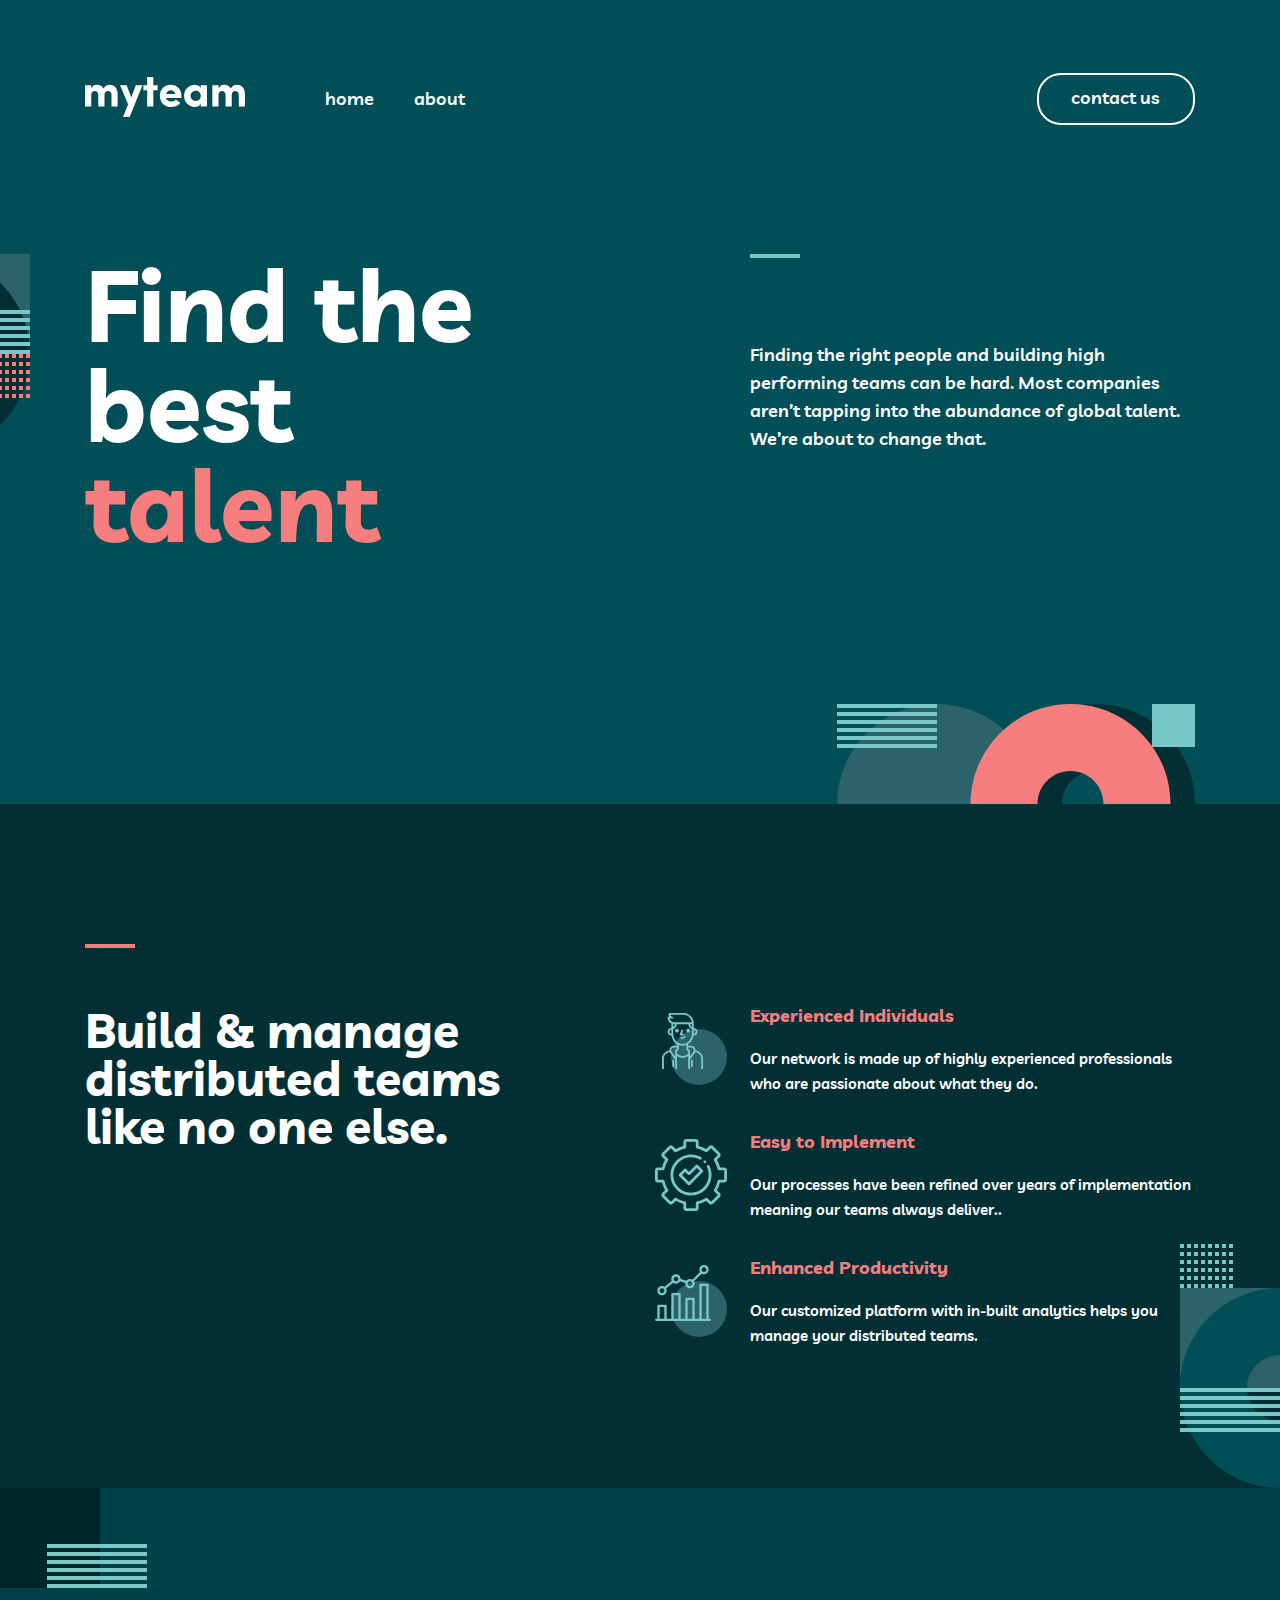
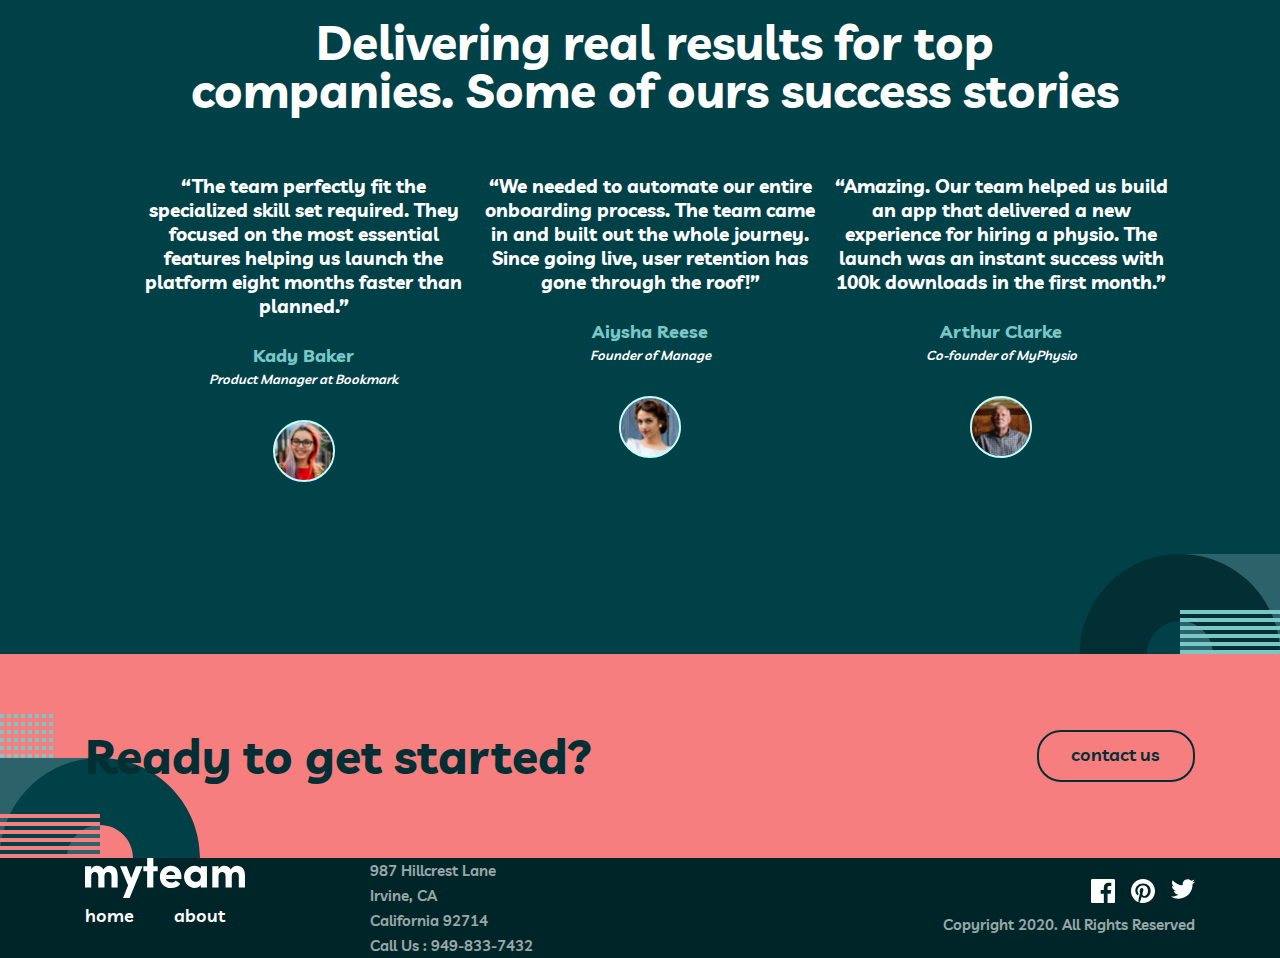
==== index.html @ b15838d2 "start" ====
<!DOCTYPE html>
<html lang="en">
<head>
    <meta charset="UTF-8">
    <meta name="viewport" content="width=device-width, initial-scale=1.0">
    <link rel="stylesheet" href="./css/main.css">
    <title>My team</title>
</head>
<body>
    <header class="site-header">
        <div class="container header">
            <div class="header-logo-wrapper">
                <a class="header-logo-link" href="/">
                    <img class="header-logo-img" src="./images/ my team-logo.svg" alt="site logo" width="160">
                </a>
                <ul class="header-list">
                    <li class="header-item">
                        <a class="header-link" href="#">home</a>
                    </li>
                    <li class="header-item">
                        <a class="header-link" href="#">about</a>
                    </li>
                </ul>
            </div>
            <a class="header-contact-link" href="./contact.html">contact us</a>
        </div>
    </header>
    <main class="site-main">
        <section class="hero-section">
            <div class="container hero">
                <div class="hero-title-wrapper">
                    <h2 class="hero-title">Find the  best <span class="hero-title-color">talent</span></h2>
                    </div>
                    <div class="hero-text-wrapper">
                        <span class="hero-line"></span>
                        <p class="hero-text">Finding the right people and building high performing teams can be hard. Most companies aren’t tapping into the abundance of global talent. We’re about to change that.</p>
                    </div>
                </div>
            </section>
            <section class="build-section">
                <div class="container build">
                    <div class="build-title-wrapper">
                        <span class="build-line"></span>
                        <h2 class="build-title">Build & manage distributed teams like no one else.</h2>
                    </div>
                    <ul class="build-list">
                        <li class="build-item">
                            <img class="build-item-img" src="./images/logo1.svg" alt="build item img" width="72" height="72">
                            <div class="build-item-content-wrapper">
                                <h3>Experienced Individuals</h3>
                                <p>Our network is made up of highly experienced professionals who are passionate about what they do.</p>
                            </div>
                        </li>
                        <li class="build-item">
                            <img class="build-item-img" src="./images/logo2.svg" alt="build item img" width="72" height="72">
                            <div class="build-item-content-wrapper">
                                <h3>Easy to Implement</h3>
                                <p>Our processes have been refined over years of implementation meaning our teams always deliver..</p>
                            </div>
                        </li>
                        <li class="build-item">
                            <img class="build-item-img" src="./images/logo3.svg" alt="build item img" width="72" height="72">
                            <div class="build-item-content-wrapper">
                                <h3>Enhanced Productivity</h3>
                                <p>Our customized platform with in-built analytics helps you manage your distributed teams.</p>
                            </div>
                        </li>
                    </ul>
                </div>
                
            </section>
            <section class="delivering-section">
                <div class="container delivering">
                    <div class="delivering-title-wrapper">
                        <h2 class="delivering-title">Delivering real results for top <br> companies. Some of ours <span class="delivering-title-color">success stories</span></h2>
                    </div>
                    <ul class="delivering-list-wrapper"> 
                        <li class="delivering-list">
                            <h3 class="delivering-subtitle"> “The team perfectly fit the specialized skill set required. They focused on the most essential features helping us launch the platform eight months faster than planned.”</h3>
                            <h4>Kady Baker</h4>
                            <p class="position">Product Manager at Bookmark</p>
                            <img src="./images/delivering-img1.svg" alt="delivering img1" width="62" height="62">
                        </li>
                        <li class="delevering-list">
                            <h3> “We needed to automate our entire onboarding process. The team came in and built out the whole journey. Since going live, user retention has gone through the roof!”</h3>
                            <h4> <span class="h4 color">Aiysha Reese</span></h4>
                            <p class="position">Founder of Manage</p>
                            <img src="./images/delivering-img2.svg" alt="delivering img2" width="62" height="62">
                        </li>
                        <li class="delevering-list">
                            <h3 class="">“Amazing. Our team helped us build an app that delivered a new experience for hiring a physio. The launch was an instant success with 100k downloads in the first month.”</h3>
                            <h4>Arthur Clarke</h4>
                            <p class="position">Co-founder of MyPhysio</p>
                            <img src="./images/delivering-img3.svg" alt="delivering img3" width="62" height="62">
                        </li>
                    </ul>
                </section>
            </main>
        </section>
        <section class="ready-section">
            <div class="container ready">
                <h2>Ready to get started?</h2>
                  <a href="./contact.html">contact us</a>
            </div>
        </section>
        <footer class="site-footer">
            <div class="container footer">
                <div class="footer-left-wrapper">
                    <div class="footer-logo-wrapper">
                        <a href="#">
                            <img src="./images/footer-logo.svg" alt="footer logo" width="160" height="40">
                        </a>
                        <ul class="footer-nav-list">
                            <li class="footer-nav-item">
                              <a href="#">home</a>
                            </li>
                            <li class="footer-nav-item">
                                <a href="#">about</a>
                              </li>

                        </ul>
                    </div>
                    <div class="footer-location-wrapper">
                        <p>987  Hillcrest Lane </p>
                        <p> Irvine, CA </p>
                        <p>California 92714 </p>
                        <p>Call Us : 949-833-7432</p>
                    </div>
                </div>
                <div class="footer-social-wrapper">
                    <div class="footer-links-wrapper">
                        <a href="#">
                            <svg width="24" height="24" viewBox="0 0 24 24" fill="none" xmlns="http://www.w3.org/2000/svg">
                                <path d="M22.675 0H1.325C0.593 0 0 0.593 0 1.325V22.676C0 23.407 0.593 24 1.325 24H12.82V14.706H9.692V11.084H12.82V8.413C12.82 5.313 14.713 3.625 17.479 3.625C18.804 3.625 19.942 3.724 20.274 3.768V7.008L18.356 7.009C16.852 7.009 16.561 7.724 16.561 8.772V11.085H20.148L19.681 14.707H16.561V24H22.677C23.407 24 24 23.407 24 22.675V1.325C24 0.593 23.407 0 22.675 0Z" fill="currentColor"/>
                            </svg>

                        </a>
                        <a href="#">
                            <svg width="24" height="24" viewBox="0 0 24 24" fill="none" xmlns="http://www.w3.org/2000/svg">
                                <path id="Path" d="M12 0C5.373 0 0 5.372 0 12C0 17.084 3.163 21.426 7.627 23.174C7.522 22.225 7.427 20.769 7.669 19.733C7.887 18.796 9.076 13.768 9.076 13.768C9.076 13.768 8.717 13.049 8.717 11.986C8.717 10.318 9.684 9.072 10.888 9.072C11.911 9.072 12.406 9.841 12.406 10.762C12.406 11.791 11.751 13.33 11.412 14.757C11.129 15.951 12.011 16.926 13.189 16.926C15.322 16.926 16.961 14.677 16.961 11.431C16.961 8.558 14.897 6.549 11.949 6.549C8.535 6.549 6.531 9.11 6.531 11.756C6.531 12.787 6.928 13.894 7.424 14.494C7.522 14.613 7.536 14.718 7.507 14.839L7.174 16.199C7.121 16.419 7 16.466 6.772 16.36C5.273 15.662 4.336 13.471 4.336 11.711C4.336 7.926 7.086 4.449 12.265 4.449C16.428 4.449 19.663 7.416 19.663 11.38C19.663 15.516 17.056 18.844 13.436 18.844C12.22 18.844 11.077 18.213 10.686 17.466L9.938 20.319C9.667 21.362 8.936 22.669 8.446 23.465C9.57 23.812 10.763 24 12 24C18.627 24 24 18.627 24 12C24 5.372 18.627 0 12 0Z" fill="currentcolor"/>
                                </svg>

                            </a> 
                        <a href="#">
                            <svg width="24" height="20" viewBox="0 0 24 20" fill="none" xmlns="http://www.w3.org/2000/svg">
                                <path id="Path" d="M24 2.55699C23.117 2.94899 22.168 3.21299 21.172 3.33199C22.189 2.72299 22.97 1.75799 23.337 0.607986C22.386 1.17199 21.332 1.58199 20.21 1.80299C19.313 0.845986 18.032 0.247986 16.616 0.247986C13.437 0.247986 11.101 3.21399 11.819 6.29299C7.728 6.08799 4.1 4.12799 1.671 1.14899C0.381 3.36199 1.002 6.25699 3.194 7.72299C2.388 7.69699 1.628 7.47599 0.965 7.10699C0.911 9.38799 2.546 11.522 4.914 11.997C4.221 12.185 3.462 12.229 2.69 12.081C3.316 14.037 5.134 15.46 7.29 15.5C5.22 17.123 2.612 17.848 0 17.54C2.179 18.937 4.768 19.752 7.548 19.752C16.69 19.752 21.855 12.031 21.543 5.10599C22.505 4.41099 23.34 3.54399 24 2.55699Z" fill="currentColor"/>
                                </svg> 

                        </a>
                    </div>
                    <p>Copyright 2020. All Rights Reserved</p>
                </div>

            </div>
        </footer>

        </section>
    </body>
    </html
---- css/main.css ----
@font-face {
    font-family: 'Livvic';
    src: url('../fonts/Livvic-SemiBold.woff2') format('woff2');
    font-weight: 600;
    font-style: normal;
    font-display: swap;
}

@font-face {
    font-family: 'Livvic';
    src: url('../fonts/Livvic-Bold.woff2') format('woff2');
    font-weight: bold;
    font-style: normal;
    font-display: swap;
}

body{
    font-family: "Livvic",sans-serif;
    background-color: #014E56;
}
.container{
    width: 1110px;
    margin: 0 auto;
}
.site-header{
    padding: 73px 0 129px;
}
.header{
    display: flex;
    align-items: center;
    justify-content: space-between;
}
.header-logo-wrapper{
    display: flex;
    align-items: center;
    gap: 80px;
}
.header-list{
   list-style: none;
   margin: 600;
   padding: 0;
   display: flex;
   align-items: center;
   gap: 40px;

}
.header-link{
    text-decoration: none;
    font-weight: 600;
    font-size: 18px;
    line-height: 28px;
    letter-spacing: 0px;
    color: white;
    transition: all 0,4s;
}
.header-link:hover{
   color: #F67E7E;
}
.header-link:active{
    cursor: grabbing;
   
 }
.header-contact-link{
   padding: 9px 33px 11px 32px;
   text-decoration: none;
   color: white;
   font-weight: 600;
   font-size: 18px;
   line-height: 28px;
   letter-spacing: 0px;
   border: 2px solid #ffffff;
   border-radius: 24px;
   transition: all 0,4s;

 }
 .header-contact-link:hover{
    background-color: #F67E7E;
    border-color: #F67E7E;
    color: #014E56;
}   
.header-contact-link:active{
    background-color: white;
    border-color: white;
    color: #014E56;
}   
 

 /* global style */
 *{
    margin: 0;
    padding: 0;
    text-decoration: none;
    list-style: none;
 }
 .hero-section{
    background-image: url(../images/img-bg-1.svg);
    background-repeat: no-repeat;
    background-size: 200px 200px;
    background-position: calc( 50% - 710px ) top;


 }
 .hero{
    display: flex;
    align-items: start;
    justify-content: space-between;

    background-image: url(../images/img-bg2.svg);
    background-repeat: no-repeat;
    background-size: 358px 100px;
    background-position: right bottom;
    
 }
 .hero-title-wrapper{
    width: 526px;
 }
 .hero-title{
    font-family: "Livvic",sans-serif;
    font-weight: 700;
    font-size: 100px;
    line-height: 100px;
    letter-spacing: 0px;
    margin-bottom: 250px;
    color: white;
 }
 .hero-title-color{
    color: #F67E7E;
 }

 .hero-text-wrapper{
    width: 445px;
 }
 .hero-line{
    width: 50px;
    height: 4px;
    margin-bottom: 79px;
    display: inline-block;
    background-color: #79C8C7;
 }
.hero-text{
    font-weight: 600;
    font-size: 18px;
    line-height: 28px;
    letter-spacing: 0px;
    color: white;
}

/* build section */
.build-section{
    padding: 140px 0;
    background-color: #012F34;

    background-image:url(../images/img-bg3.svg);
    background-repeat: no-repeat;
    background-size: 100px 244px 147px 100px;
    background-position: right bottom;
    
    
}
.build{
    display: flex;
    align-items: start;
    justify-content: space-between;
}
.build-title-wrapper{
    width: 445px;
}
.build-line{
    width: 50px;
    height: 4px;
    background-color: #F67E7E;
    display: inline-block;
    margin-bottom: 54px;
}
.build-title{
    font-weight: 700;
    font-size: 48px;
    line-height: 48px;
    letter-spacing: 0px;
    color: white;

}
.build-list{
    display: flex;
    flex-direction: column;
    gap: 32px;
    margin-top: 58px;

}
.build-item{
    display: flex;
    align-items: center;
    gap: 23px;
}
.build-item-content-wrapper{
    width: 445px;
}
.build-item-content-wrapper > h3{
    margin-bottom: 16px;
    font-weight: 700;
    font-size: 18px;
    line-height: 28px;
    letter-spacing: 0px;
    color: #F67E7E;

}
.build-item-content-wrapper > p{
    font-weight: 600;
    font-size: 15px;
    line-height: 25px;
    letter-spacing: 0px;
    color: white;

}
/* delivering style */

.delivering-section{
    text-align: center;
    background-color: #004047;
    padding: 100px;
    background-image: url(../images/img-bg4.svg),url(../images/img-bg6.svg);
    background-repeat: no-repeat;
    background-size: 147px 100px, 200px 100px;
    background-position: left top ,right bottom;

}
.delivering-title-wrapper{
    text-align: center;
    font-weight: 700;
    font-size: 48px;
    line-height: 48px;
    letter-spacing: 0px;
    
    
    
}
.delivering-title{
    font-weight: 200px;
    font-size: 48px;
    line-height: 48px;
    letter-spacing: 0px;
    text-align: center;
    color: white;
    padding: 30px;
}
.delivering-list-wrapper{
    height: 350px;
    display: flex;
    padding: 30px;
    color: #ffffff;
}
.delivering-list-wrapper > h3 {
    display: flex;
    font-weight: 600;
    font-size: 15px;
    line-height: 25px;
    letter-spacing: 0px;
    text-align: center;
    margin-bottom: 24px;
}

.delivering-list-wrapper h4 {
    font-weight: 700;
    font-size: 18px;
    line-height: 28px;
    letter-spacing: 0px;
    text-align: center;
    color: #79C8C7;
    
}
.delivering-list-wrapper p {
    font-weight: 500;
    font-style: italic;
    font-size: 13px;
    line-height: 18px;
    letter-spacing: 0px;
    text-align: center;
    color: white;
    margin-top: 0 px;
}
    
.delevering-list > h3{
    margin-bottom: 24px;
}
.delivering-subtitle{
    margin-bottom: 24px;
}
.position{
    margin-bottom: 32px;
}

/* ready section */
.ready-section {
    padding: 76px 0;
    background-color: #F67E7E;
    background-image: url(../images/img-bg7.svg);
    background-repeat: no-repeat;
    background-size: 200px 144px;
    background-position: left bottom;
}
.ready{
    display: flex;
    align-items: center;
    justify-content: space-between;
}
.ready> h2 {
    font-weight: 700;
    font-size: 48px;
    line-height: 48px;
    letter-spacing: 0px;
    color: #012F34;
    
}
.ready > a{
    font-weight: 600;
    font-size: 18px;
    line-height: 28px;
    letter-spacing: 0px;
    color: #012F34;
    padding: 9px 33px 11px 32px;
    border: 2px solid #012F34;
    border-radius: 24px;
}
.ready > a:hover{
    background-color:white;
    border-color:white;
    color: #012F34;
}   
.ready > a:active{
    background-color: white;
    border-color: #014E56;
    color: #014E56;
}   
    /* footer styles */
 .site-footer{
    padding: 48px o;
    background-color: #002529;
 }   
 .footer{
    display: flex;
    align-items: center;
    justify-content: space-between;
 }
 .footer-left-wrapper{
    display: flex;
    gap: 125px;

 }
 .footer-logo-wrapper{
    display: inline-block;
    margin-bottom: 25px;

 }
 .footer-nav-list{
    display: flex;
    align-items: center;
    gap: 40px;
 }
 .footer-nav-item > a{
    font-weight: 600;
    font-size: 18px;
    line-height: 28px;
    letter-spacing: 0px;
    color: white;
    transition: all 0.4s;
    
 }
 .footer-nav-item > a:hover{
    color: #F67E7E;
 }
 .footer-location-wrapper > p{
    font-weight: 600;
    font-size: 15px;
    line-height: 25px;
    letter-spacing: 0px;
    color: white;
    opacity: 60%;
 }
.footer-social-wrapper{
    display: flex;
    flex-direction:column;
    align-items: end;
    gap:5px;
}
.footer-links-wrapper{
    display: flex;
    gap: 16px;
}
.footer-links-wrapper>a{
    color: white;
    transition: all 0.3s;
}
.footer-links-wrapper>a:hover{
   color: #F67E7E;

}
.footer-social-wrapper>p{
    font-weight: 600;
    font-size: 15px;
    line-height: 25px;
    letter-spacing: 0px;
    text-align: right;
    color: white;
    opacity: 60%;
}


/* contact styles */
.contact-hero-section{
    padding-bottom: 120px;
    background-image: url(../images/img-bg-1.svg), url(../images/contatact-img.svg);
    background-repeat: no-repeat;
    background-size: 200px 200px, ;
    background-position: calc( 50% - 710px ) top, right bottom;
}
.contact-hero{
    display: flex;
    align-items: center;
    justify-content: space-between;
}
 .contact-hero-content-wrapper> h2{
    margin-bottom: 16px;
    font-weight: 700;
    font-size: 64px;
    line-height: 100px;
    letter-spacing: 0px;
    color: white;
    
}
.contact-hero-content-wrapper > p{
    color: #F67E7E;
    font-weight: 700;
    font-size: 32px;
    line-height:48px;
    letter-spacing: 0px;
    margin-bottom: 32px;
    
}
.contact-list{
    display: flex;
    flex-direction: column;
    gap: 8px;
}
.contact-item{
    display: flex;
    align-items: center;
    gap: 23px;
}
.contact-item > p{
    font-weight: 700;
    font-size: 18px;
    line-height: 28px;
    letter-spacing: 0px;
    color: white;
}
.contact-form{
    width: 540px;
    display: flex;
    flex-direction: column;
    gap: 24px;
}
.contact-input{
    background-color: transparent;
    padding-left: 14px; 
    padding-bottom: 17px;
    border-top: none;
    border-left: none;
    border-right: none;
    outline: none;
    color: white;
    font-family: "livvic",sans-serif;
    font-weight: 600;
    font-size: 15px;
    line-height: 25px;
    letter-spacing: -0.12px;
    color: #ffffff;


}
.contact-input::placeholder{
    font-family: "livvic",sans-serif;
    font-weight: 600;
    font-size: 15px;
    line-height: 25px;
    letter-spacing: -0.12px;
    color: #ffffff;
    opacity: 60%;
    
}
.contact-input:focus{
    border-color: white;

}
.contact-input:focus::placeholder{
    opacity: 100%;
}
.form-btn{
    width: 123px;
    padding: 9px 0 11px;
    font-weight: 600;
    font-size: 18px;
    line-height: 28px;
    letter-spacing: 0px;
    color: #004047;
    background-color: white;
    border-radius: 24px;
    border: none;
    cursor: pointer;
    
}
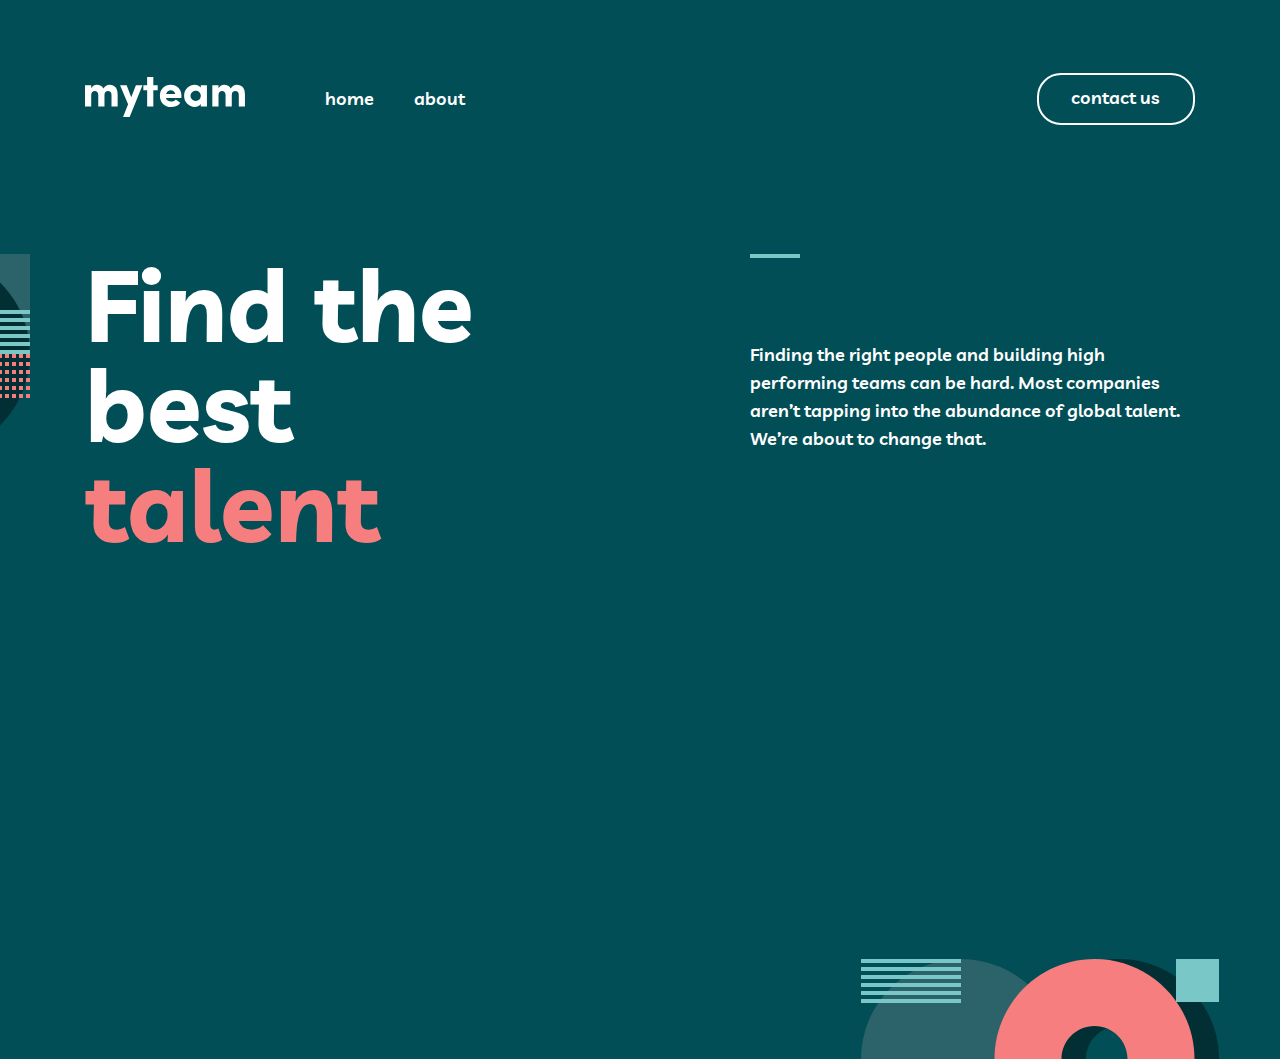
==== commit 451b9beb: "update" ====
--- a/index.html
+++ b/index.html
@@ -23,14 +23,16 @@
                 </ul>
             </div>
             <a class="header-contact-link" href="./contact.html">contact us</a>
+            <button class="header-menu-btn">
+                <img src="./images/menu-img.svg" alt="Menu img" width="20" height="17">
+            </button>
         </div>
     </header>
     <main class="site-main">
         <section class="hero-section">
             <div class="container hero">
                 <div class="hero-title-wrapper">
-                    <h2 class="hero-title">Find the - best <span class="hero-title-color">talent</span></h2>
+                    <h2 class="hero-title">Find the best <span class="hero-title-color">talent</span></h2>
                     </div>
                     <div class="hero-text-wrapper">
                         <span class="hero-line"></span>
@@ -38,7 +40,7 @@
                     </div>
                 </div>
             </section>
-            <section class="build-section">
+            <!-- <section class="build-section">
                 <div class="container build">
                     <div class="build-title-wrapper">
                         <span class="build-line"></span>
@@ -122,12 +124,9 @@
                         </ul>
                     </div>
                     <div class="footer-location-wrapper">
-                        <p>987  Hillcrest Lane -</p>
-                        <p> Irvine, CA -</p>
-                        <p>California 92714 -</p>
+                        <p>987  Hillcrest Lane</p>
+                        <p> Irvine, CA</p>
+                        <p>California 92714</p>
                         <p>Call Us : 949-833-7432</p>
                     </div>
                 </div>
@@ -156,7 +155,7 @@
                 </div>
 
             </div>
-        </footer>
+        </footer> -->
 
         </section>
     </body>
--- a/css/main.css
+++ b/css/main.css
@@ -19,8 +19,9 @@
     background-color: #014E56;
 }
 .container{
-    width: 1110px;
+   max-width: 1110px;
     margin: 0 auto;
+    padding: 0 24px;
 }
 .site-header{
     padding: 73px 0 129px;
@@ -82,7 +83,38 @@
     background-color: white;
     border-color: white;
     color: #014E56;
-}   
+}
+.header-menu-btn{
+    background-color: transparent;
+    border: none;
+    display: none;
+}
+@media (max-width:768px){
+    .site-header{
+        padding: 64px 0 112px;
+    }
+    .header-logo-img{
+        width: 127px;
+        height: 32px;
+    }
+    .hedaer-logo-wrapper{
+        gap: 40px;
+    }
+}
+/* header tablet end
+header mobile start */
+@media (max-width:583px){
+    .site-header{
+        padding: 48px 0 80px;
+    }
+    .header-list, .header-contact-link{
+        display: none;
+    }
+    .header-menu-btn{
+        display: block;
+    }
+}
+/* header mobile end */
  
 
  /* global style */
@@ -104,7 +136,7 @@
     display: flex;
     align-items: start;
     justify-content: space-between;
-
+    padding-bottom: 255px;
     background-image: url(../images/img-bg2.svg);
     background-repeat: no-repeat;
     background-size: 358px 100px;
@@ -144,6 +176,49 @@
     letter-spacing: 0px;
     color: white;
 }
+ /* hero tablet start    */
+ @media ( max-width: 768px){
+    .hero{
+        flex-direction: column;
+        text-align: center;
+        background-position: center bottom;
+    }
+    .hero-title-wrapper, .hero-text-wrapper{
+        width: 100%;
+    }
+    .hero-line{
+        display: none;
+    }
+    .hero-title{
+        margin-bottom: 24px;
+        font-size: 64px;
+        line-height: 56px;
+        letter-spacing: 0px;
+    }
+    .hero-text{
+        font-size: 15px;
+        line-height: 28px;
+        letter-spacing: 0px;
+    }
+    /* hero tablet end */
+    /* hero mobile start */
+    @media (max-width:583px){
+        .hero{
+            padding-bottom: 197px;
+        }
+        .hero-title{
+            margin-bottom: 18px;
+            font-size: 40px;
+            line-height: 40px;
+            letter-spacing: 0px;
+        }
+    }
+@media (max-width:391px){
+    .hero{
+        background-size: contain;
+    }
+}
+ /* hero mobile end */
 
 /* build section */
 .build-section{
@@ -506,5 +581,5 @@
     border-radius: 24px;
     border: none;
     cursor: pointer;
-    
-}+}
+ }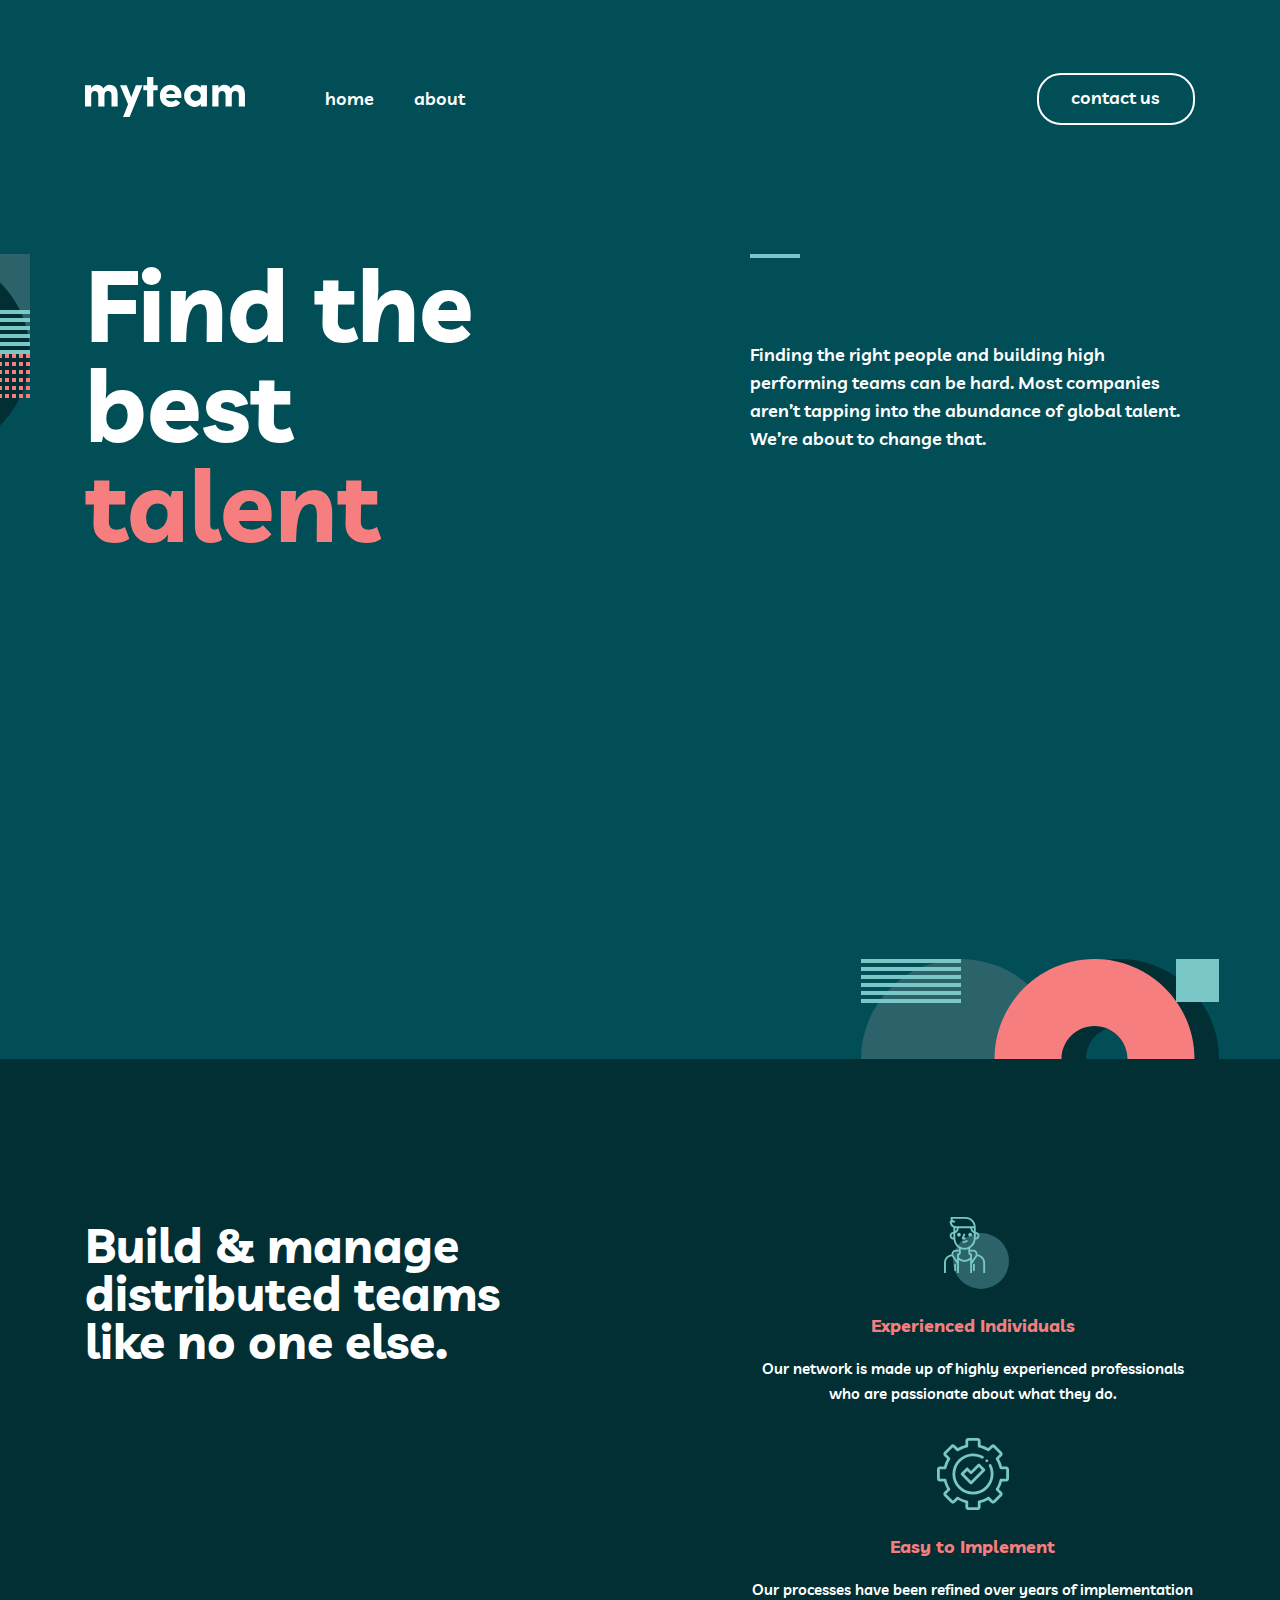
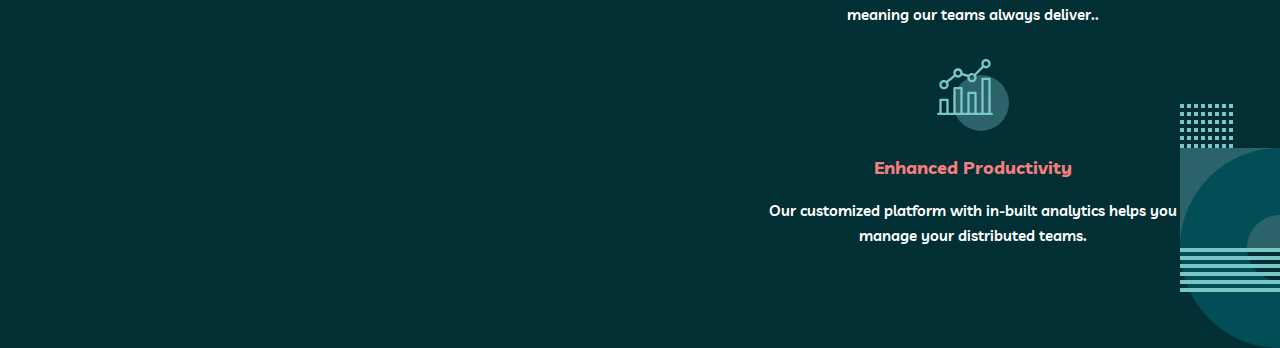
==== commit 7400552a: "update commit" ====
--- a/index.html
+++ b/index.html
@@ -40,7 +40,7 @@
                     </div>
                 </div>
             </section>
-            <!-- <section class="build-section">
+             <section class="build-section">
                 <div class="container build">
                     <div class="build-title-wrapper">
                         <span class="build-line"></span>
@@ -72,7 +72,7 @@
                 </div>
                 
             </section>
-            <section class="delivering-section">
+            <!-- <section class="delivering-section">
                 <div class="container delivering">
                     <div class="delivering-title-wrapper">
                         <h2 class="delivering-title">Delivering real results for top <br> companies. Some of ours <span class="delivering-title-color">success stories</span></h2>
@@ -155,7 +155,7 @@
                 </div>
 
             </div>
-        </footer> -->
+        </footer>  -->
 
         </section>
     </body>
--- a/css/main.css
+++ b/css/main.css
@@ -200,6 +200,7 @@
         line-height: 28px;
         letter-spacing: 0px;
     }
+}
     /* hero tablet end */
     /* hero mobile start */
     @media (max-width:583px){
@@ -222,26 +223,58 @@
 
 /* build section */
 .build-section{
-    padding: 140px 0;
+    padding: 100px 0;
     background-color: #012F34;
 
     background-image:url(../images/img-bg3.svg);
     background-repeat: no-repeat;
     background-size: 100px 244px 147px 100px;
     background-position: right bottom;
-    
-    
-}
+}
+/* build tablet start */
+@media (max-width:768px){
+    .build-section{
+        padding: 100px 98px;
+        background-position: right top;
+    }
+    .build{
+        display: flex;
+        flex-direction: column;
+    }
+    .build-title{
+        width:100%;
+        margin-bottom: 64px;
+    }
+}
+/* build tablet end  */
+/* build mobile start */
+@media (max-width:375px){
+    .build-section{
+        padding: 64px 24px;
+        background-position: right top;
+    }
+    .build-title-wrapper{
+        max-width: 100%;
+        
+        font-weight: 700;
+        font-size: 32px;
+        line-height: 32px;
+        letter-spacing: 0px;
+        
+    }
+}
+/* build mobile end */
+
 .build{
     display: flex;
     align-items: start;
     justify-content: space-between;
 }
 .build-title-wrapper{
-    width: 445px;
+   max-width:445px;
 }
 .build-line{
-    width: 50px;
+    max-width: 50px;
     height: 4px;
     background-color: #F67E7E;
     display: inline-block;
@@ -264,11 +297,13 @@
 }
 .build-item{
     display: flex;
+    text-align: center;
     align-items: center;
     gap: 23px;
+    flex-direction: column;
 }
 .build-item-content-wrapper{
-    width: 445px;
+    max-width: 445px;
 }
 .build-item-content-wrapper > h3{
     margin-bottom: 16px;
@@ -581,5 +616,4 @@
     border-radius: 24px;
     border: none;
     cursor: pointer;
-}
- }+}